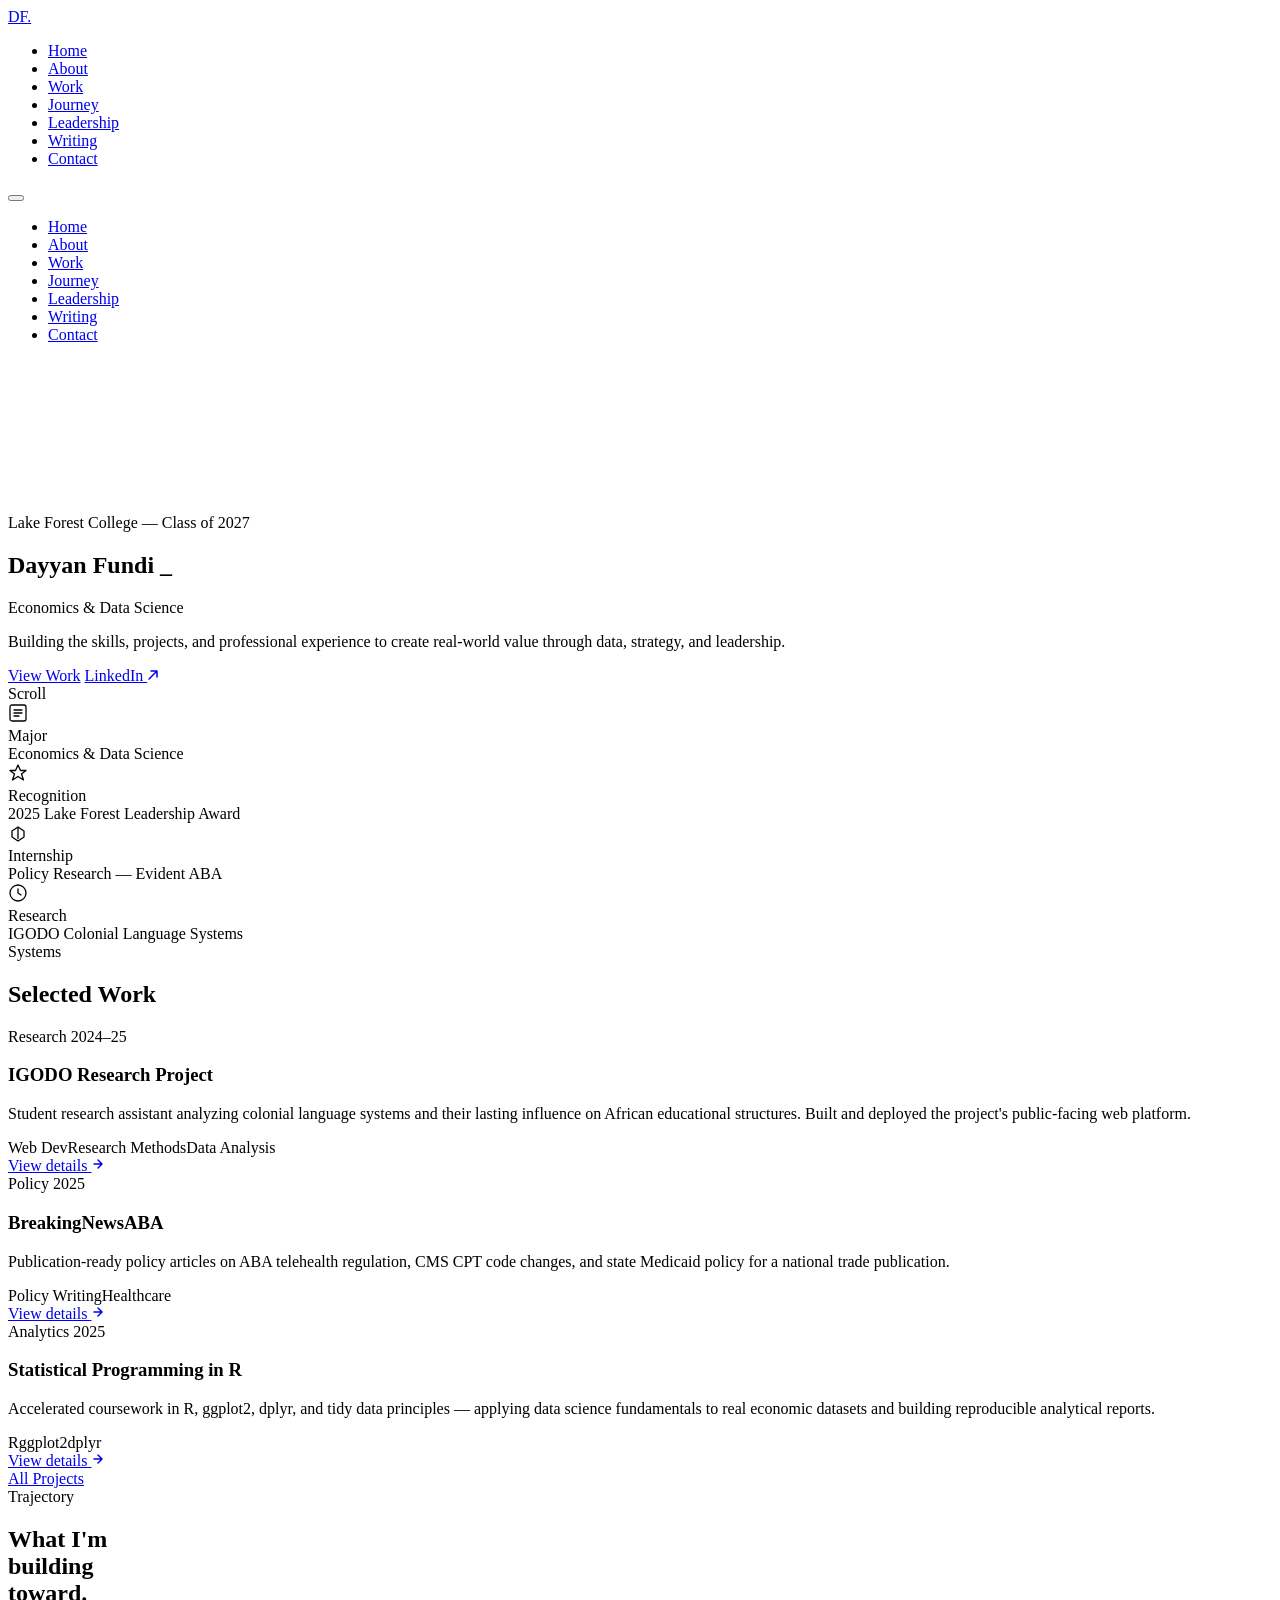
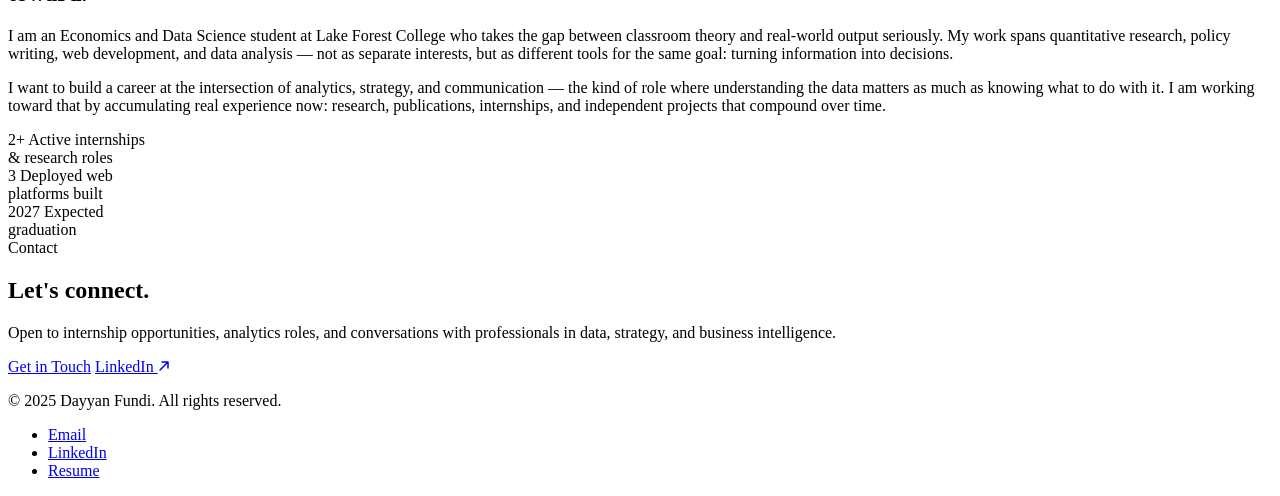
==== index.html @ b6d49173 "Add files via upload" ====
<!DOCTYPE html>
<html lang="en">
<head>
  <meta charset="UTF-8">
  <meta name="viewport" content="width=device-width, initial-scale=1.0">
  <title>Dayyan Fundi — Economics &amp; Data Science</title>
  <meta name="description" content="Economics and Data Science student at Lake Forest College. Building the skills, projects, and professional experience to create value through data, strategy, and leadership.">
  <link rel="stylesheet" href="assets/css/global.css">
  <link rel="stylesheet" href="assets/css/home.css">
</head>
<body>

  <!-- ─── NAVIGATION ──────────────────────────────────────────────────────── -->
  <header class="nav" role="banner">
    <div class="container">
      <div class="nav__inner">
        <a href="index.html" class="nav__logo">DF<span>.</span></a>
        <nav aria-label="Primary navigation">
          <ul class="nav__links">
            <li><a href="index.html">Home</a></li>
            <li><a href="about.html">About</a></li>
            <li><a href="work.html">Work</a></li>
            <li><a href="journey.html">Journey</a></li>
            <li><a href="leadership.html">Leadership</a></li>
            <li><a href="writing.html">Writing</a></li>
            <li><a href="contact.html">Contact</a></li>
          </ul>
        </nav>
        <button class="nav__toggle" aria-label="Toggle navigation" aria-expanded="false">
          <span></span><span></span><span></span>
        </button>
      </div>
    </div>
  </header>

  <!-- Mobile menu -->
  <div class="nav__mobile" role="dialog" aria-label="Mobile navigation">
    <ul>
      <li><a href="index.html">Home</a></li>
      <li><a href="about.html">About</a></li>
      <li><a href="work.html">Work</a></li>
      <li><a href="journey.html">Journey</a></li>
      <li><a href="leadership.html">Leadership</a></li>
      <li><a href="writing.html">Writing</a></li>
      <li><a href="contact.html">Contact</a></li>
    </ul>
  </div>

  <main>

    <!-- ─── HERO ─────────────────────────────────────────────────────────── -->
    <section class="hero" aria-label="Introduction">
      <canvas id="starfield" class="hero__canvas" aria-hidden="true"></canvas>

      <div class="container hero__container">
        <div class="hero__content">

          <div class="hero__eyebrow reveal">
            <span class="hero__status-dot" aria-hidden="true"></span>
            Lake Forest College — Class of 2027
          </div>

          <h1 class="hero__headline reveal reveal-delay-1">
            <span class="hero__line">Dayyan</span>
            <span class="hero__line hero__line--accent">Fundi</span>
            <span class="hero__cursor" aria-hidden="true">_</span>
          </h1>

          <p class="hero__role reveal reveal-delay-2">
            Economics &amp; Data Science
          </p>

          <p class="hero__subhead reveal reveal-delay-2">
            Building the skills, projects, and professional experience
            to create real-world value through data, strategy, and leadership.
          </p>

          <div class="hero__ctas reveal reveal-delay-3">
            <a href="work.html" class="btn btn-primary">View Work</a>
            <a href="https://linkedin.com/in/dayyanfundi" target="_blank" rel="noopener" class="btn btn-outline">
              LinkedIn
              <svg width="12" height="12" viewBox="0 0 12 12" fill="none" aria-hidden="true">
                <path d="M2 10L10 2M10 2H4M10 2V8" stroke="currentColor" stroke-width="1.5" stroke-linecap="round" stroke-linejoin="round"/>
              </svg>
            </a>
          </div>

        </div>

        <div class="hero__scroll-hint reveal reveal-delay-3" aria-hidden="true">
          <span>Scroll</span>
          <div class="hero__scroll-line"></div>
        </div>
      </div>

      <!-- Red scan-line overlay decoration -->
      <div class="hero__scan" aria-hidden="true"></div>
    </section>

    <!-- ─── PROOF STRIP ───────────────────────────────────────────────────── -->
    <section class="proof section-sm" aria-label="Key highlights">
      <div class="container">
        <div class="proof__grid">

          <div class="proof__item reveal">
            <span class="proof__icon" aria-hidden="true">
              <svg width="20" height="20" viewBox="0 0 20 20" fill="none">
                <rect x="2" y="2" width="16" height="16" rx="2" stroke="currentColor" stroke-width="1.3"/>
                <path d="M6 10h8M6 7h8M6 13h5" stroke="currentColor" stroke-width="1.3" stroke-linecap="round"/>
              </svg>
            </span>
            <div>
              <div class="proof__label">Major</div>
              <div class="proof__value">Economics &amp; Data Science</div>
            </div>
          </div>

          <div class="proof__divider" aria-hidden="true"></div>

          <div class="proof__item reveal reveal-delay-1">
            <span class="proof__icon" aria-hidden="true">
              <svg width="20" height="20" viewBox="0 0 20 20" fill="none">
                <path d="M10 2L12.5 7.5H18L13.5 11L15.5 17L10 13.5L4.5 17L6.5 11L2 7.5H7.5L10 2Z" stroke="currentColor" stroke-width="1.3" stroke-linejoin="round"/>
              </svg>
            </span>
            <div>
              <div class="proof__label">Recognition</div>
              <div class="proof__value">2025 Lake Forest Leadership Award</div>
            </div>
          </div>

          <div class="proof__divider" aria-hidden="true"></div>

          <div class="proof__item reveal reveal-delay-2">
            <span class="proof__icon" aria-hidden="true">
              <svg width="20" height="20" viewBox="0 0 20 20" fill="none">
                <path d="M4 14V8l6-4 6 4v6l-6 4-6-4Z" stroke="currentColor" stroke-width="1.3" stroke-linejoin="round"/>
                <path d="M10 4v12" stroke="currentColor" stroke-width="1.3"/>
              </svg>
            </span>
            <div>
              <div class="proof__label">Internship</div>
              <div class="proof__value">Policy Research — Evident ABA</div>
            </div>
          </div>

          <div class="proof__divider" aria-hidden="true"></div>

          <div class="proof__item reveal reveal-delay-3">
            <span class="proof__icon" aria-hidden="true">
              <svg width="20" height="20" viewBox="0 0 20 20" fill="none">
                <circle cx="10" cy="10" r="8" stroke="currentColor" stroke-width="1.3"/>
                <path d="M10 6v4l3 2" stroke="currentColor" stroke-width="1.3" stroke-linecap="round"/>
              </svg>
            </span>
            <div>
              <div class="proof__label">Research</div>
              <div class="proof__value">IGODO Colonial Language Systems</div>
            </div>
          </div>

        </div>
      </div>
    </section>

    <div class="divider"></div>

    <!-- ─── FEATURED WORK ─────────────────────────────────────────────────── -->
    <section class="section featured" aria-labelledby="work-heading">
      <div class="container">
        <div class="section__header reveal">
          <div class="section__eyebrow">Systems</div>
          <h2 class="section__title" id="work-heading">Selected Work</h2>
        </div>

        <div class="featured__grid">

          <!-- Card 1 — Featured, large -->
          <article class="card card--featured featured__card featured__card--main reveal">
            <div class="featured__card-meta">
              <span class="featured__tag">Research</span>
              <span class="featured__year">2024–25</span>
            </div>
            <h3 class="featured__card-title">IGODO Research Project</h3>
            <p class="featured__card-desc">
              Student research assistant analyzing colonial language systems and
              their lasting influence on African educational structures. Built
              and deployed the project's public-facing web platform.
            </p>
            <div class="featured__card-tools">
              <span>Web Dev</span><span>Research Methods</span><span>Data Analysis</span>
            </div>
            <a href="work.html" class="featured__card-link">
              View details
              <svg width="14" height="14" viewBox="0 0 14 14" fill="none" aria-hidden="true">
                <path d="M3 7h8M7 3l4 4-4 4" stroke="currentColor" stroke-width="1.5" stroke-linecap="round" stroke-linejoin="round"/>
              </svg>
            </a>
          </article>

          <!-- Card 2 -->
          <article class="card featured__card featured__card--sm reveal reveal-delay-1">
            <div class="featured__card-meta">
              <span class="featured__tag">Policy</span>
              <span class="featured__year">2025</span>
            </div>
            <h3 class="featured__card-title">BreakingNewsABA</h3>
            <p class="featured__card-desc">
              Publication-ready policy articles on ABA telehealth regulation,
              CMS CPT code changes, and state Medicaid policy for a national
              trade publication.
            </p>
            <div class="featured__card-tools">
              <span>Policy Writing</span><span>Healthcare</span>
            </div>
            <a href="work.html" class="featured__card-link">
              View details
              <svg width="14" height="14" viewBox="0 0 14 14" fill="none" aria-hidden="true">
                <path d="M3 7h8M7 3l4 4-4 4" stroke="currentColor" stroke-width="1.5" stroke-linecap="round" stroke-linejoin="round"/>
              </svg>
            </a>
          </article>

          <!-- Card 3 -->
          <article class="card featured__card featured__card--sm reveal reveal-delay-2">
            <div class="featured__card-meta">
              <span class="featured__tag">Analytics</span>
              <span class="featured__year">2025</span>
            </div>
            <h3 class="featured__card-title">Statistical Programming in R</h3>
            <p class="featured__card-desc">
              Accelerated coursework in R, ggplot2, dplyr, and tidy data
              principles — applying data science fundamentals to real economic
              datasets and building reproducible analytical reports.
            </p>
            <div class="featured__card-tools">
              <span>R</span><span>ggplot2</span><span>dplyr</span>
            </div>
            <a href="work.html" class="featured__card-link">
              View details
              <svg width="14" height="14" viewBox="0 0 14 14" fill="none" aria-hidden="true">
                <path d="M3 7h8M7 3l4 4-4 4" stroke="currentColor" stroke-width="1.5" stroke-linecap="round" stroke-linejoin="round"/>
              </svg>
            </a>
          </article>

        </div>

        <div class="featured__footer reveal">
          <a href="work.html" class="btn btn-outline">All Projects</a>
        </div>
      </div>
    </section>

    <div class="divider"></div>

    <!-- ─── NARRATIVE BLOCK ───────────────────────────────────────────────── -->
    <section class="section narrative" aria-labelledby="narrative-heading">
      <div class="container">
        <div class="narrative__grid">

          <div class="narrative__left reveal">
            <div class="section__eyebrow">Trajectory</div>
            <h2 class="section__title" id="narrative-heading">What I'm<br>building<br>toward.</h2>
          </div>

          <div class="narrative__right">
            <p class="narrative__body reveal">
              I am an Economics and Data Science student at Lake Forest College who
              takes the gap between classroom theory and real-world output seriously.
              My work spans quantitative research, policy writing, web development,
              and data analysis — not as separate interests, but as different tools
              for the same goal: turning information into decisions.
            </p>

            <p class="narrative__body reveal reveal-delay-1">
              I want to build a career at the intersection of analytics, strategy,
              and communication — the kind of role where understanding the data
              matters as much as knowing what to do with it. I am working toward
              that by accumulating real experience now: research, publications,
              internships, and independent projects that compound over time.
            </p>

            <div class="narrative__stats reveal reveal-delay-2">
              <div class="narrative__stat">
                <span class="narrative__stat-n">2+</span>
                <span class="narrative__stat-l">Active internships<br>&amp; research roles</span>
              </div>
              <div class="narrative__stat">
                <span class="narrative__stat-n">3</span>
                <span class="narrative__stat-l">Deployed web<br>platforms built</span>
              </div>
              <div class="narrative__stat">
                <span class="narrative__stat-n">2027</span>
                <span class="narrative__stat-l">Expected<br>graduation</span>
              </div>
            </div>
          </div>

        </div>
      </div>
    </section>

    <div class="divider"></div>

    <!-- ─── CLOSING CTA ────────────────────────────────────────────────────── -->
    <section class="section-sm cta" aria-label="Contact call to action">
      <div class="container">
        <div class="cta__inner reveal">
          <div class="cta__eyebrow t-label">Contact</div>
          <h2 class="cta__heading">Let's connect.</h2>
          <p class="cta__sub">
            Open to internship opportunities, analytics roles, and conversations
            with professionals in data, strategy, and business intelligence.
          </p>
          <div class="cta__buttons">
            <a href="contact.html" class="btn btn-primary">Get in Touch</a>
            <a href="https://linkedin.com/in/dayyanfundi" target="_blank" rel="noopener" class="btn btn-outline">
              LinkedIn
              <svg width="12" height="12" viewBox="0 0 12 12" fill="none" aria-hidden="true">
                <path d="M2 10L10 2M10 2H4M10 2V8" stroke="currentColor" stroke-width="1.5" stroke-linecap="round" stroke-linejoin="round"/>
              </svg>
            </a>
          </div>
        </div>
      </div>
    </section>

  </main>

  <!-- ─── FOOTER ─────────────────────────────────────────────────────────── -->
  <footer class="footer" role="contentinfo">
    <div class="container">
      <div class="footer__inner">
        <p class="footer__copy">&copy; 2025 Dayyan Fundi. All rights reserved.</p>
        <ul class="footer__links">
          <li><a href="mailto:dfundi@lakeforest.edu">Email</a></li>
          <li><a href="https://linkedin.com/in/dayyanfundi" target="_blank" rel="noopener">LinkedIn</a></li>
          <li><a href="contact.html">Resume</a></li>
        </ul>
      </div>
    </div>
  </footer>

  <script src="assets/js/global.js"></script>
</body>
</html>
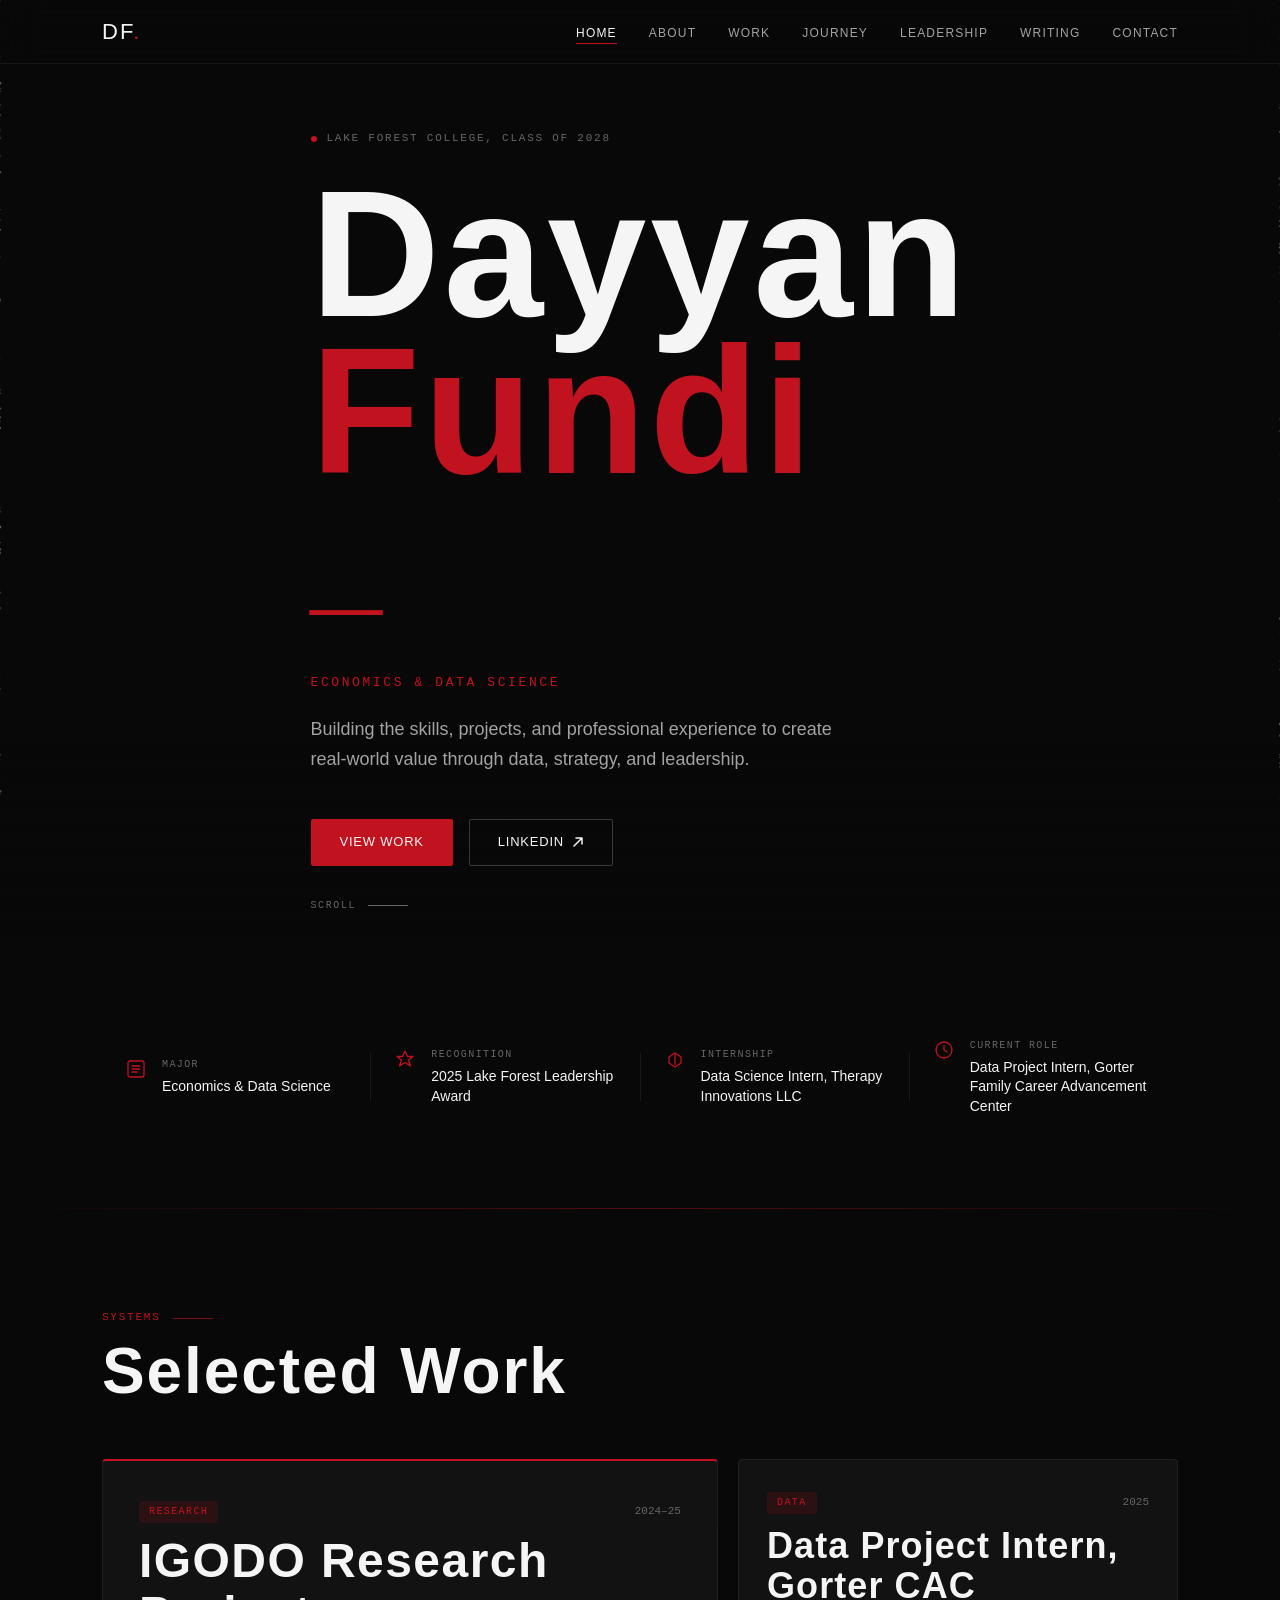
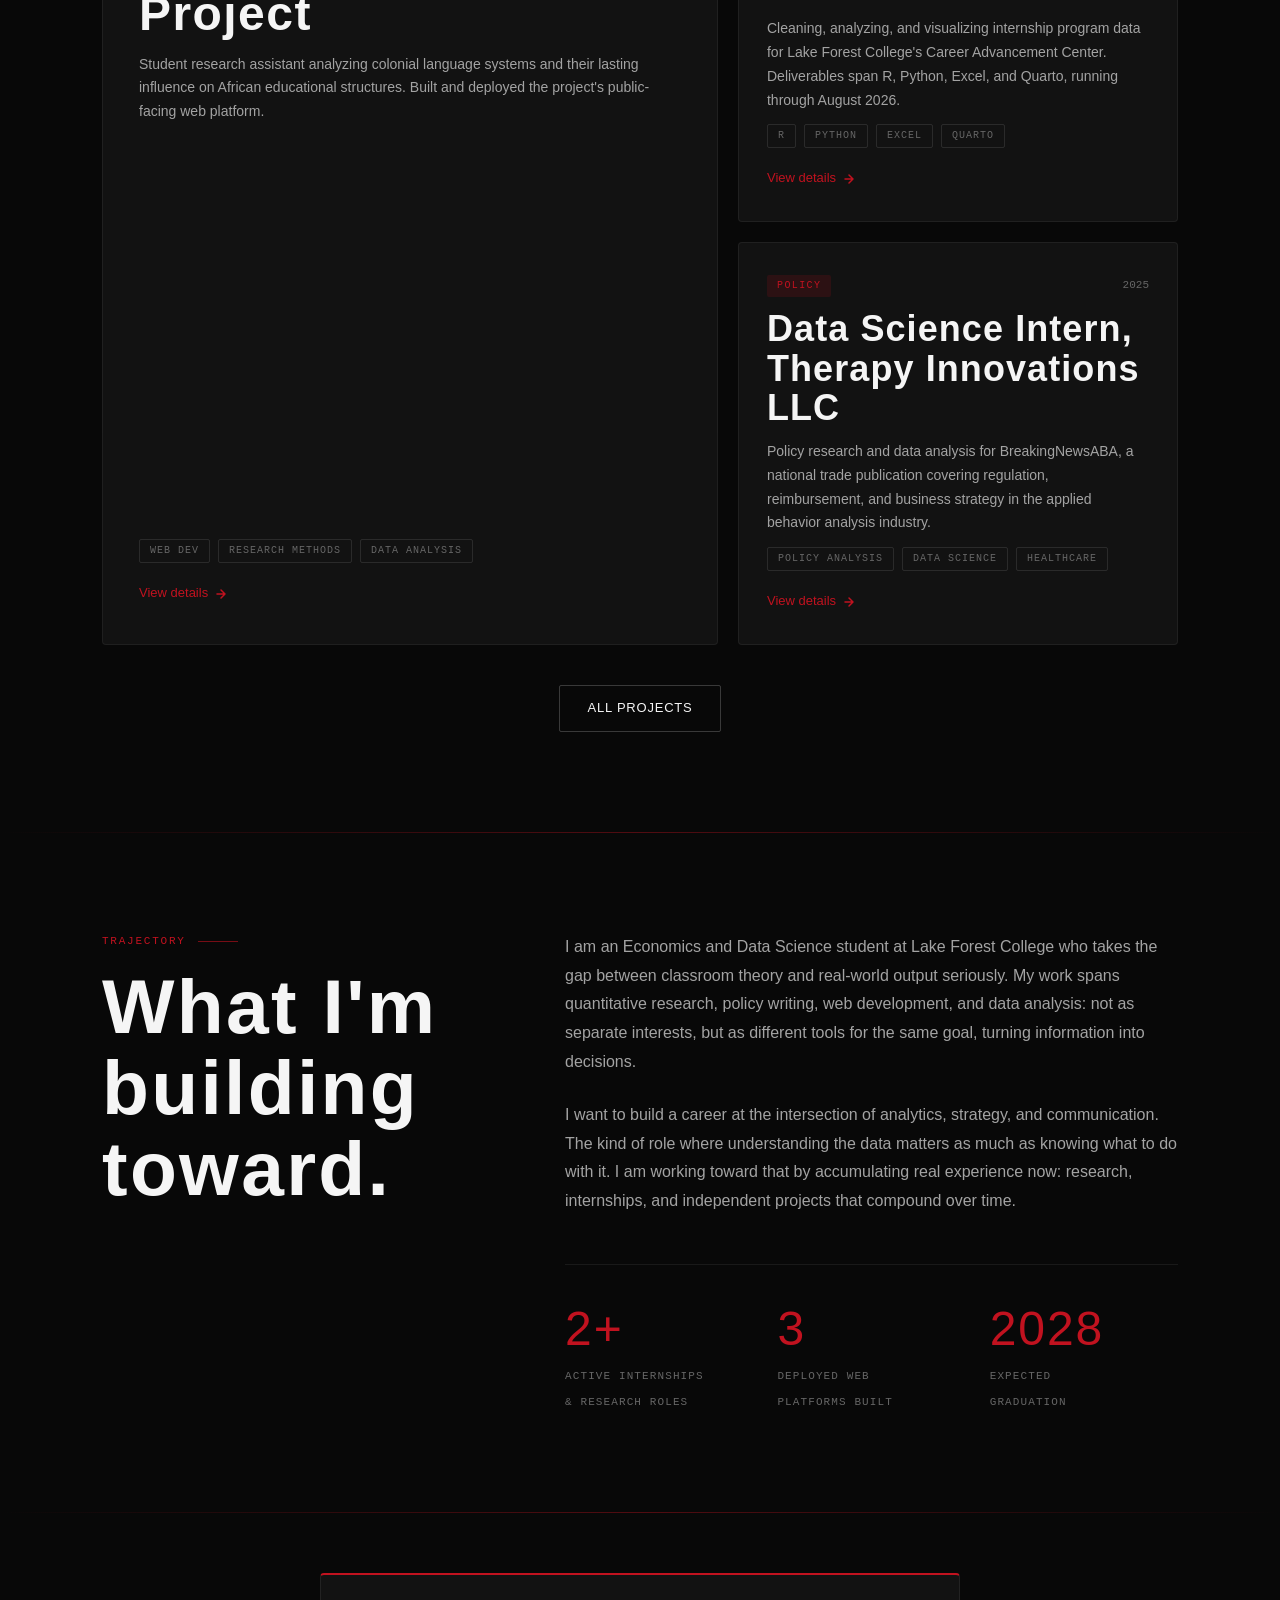
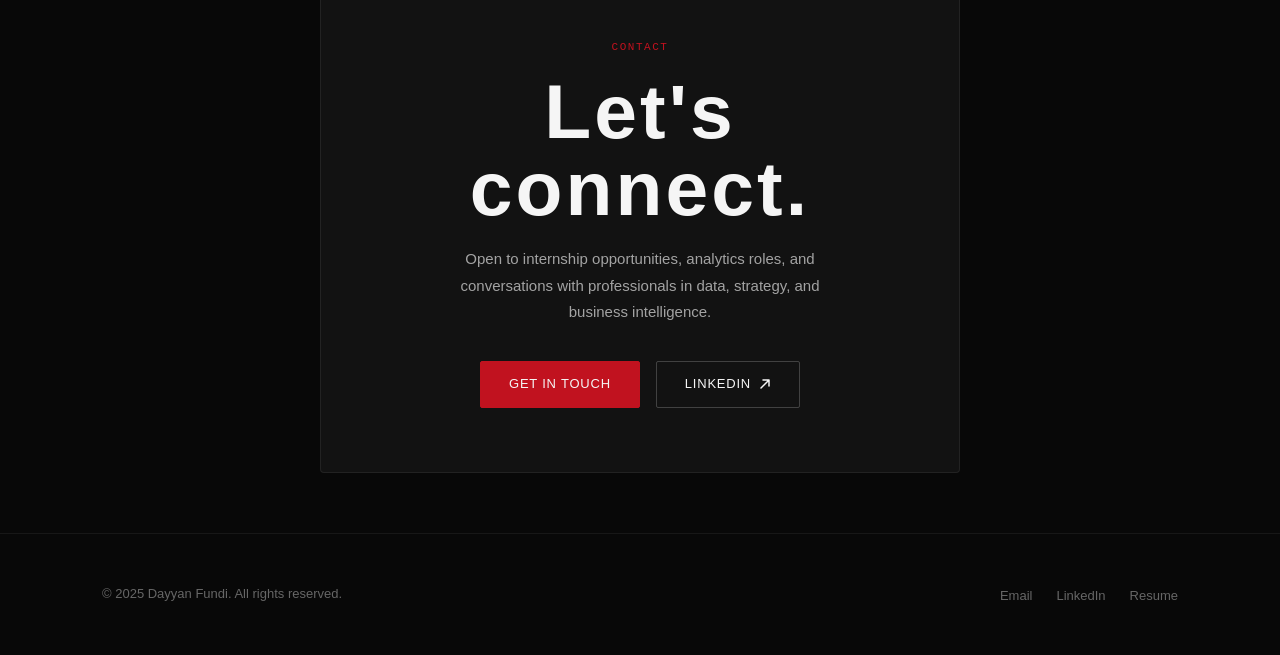
==== commit a501dbd9: "Add files via upload" ====
--- a/index.html
+++ b/index.html
@@ -57,7 +57,7 @@
 
           <div class="hero__eyebrow reveal">
             <span class="hero__status-dot" aria-hidden="true"></span>
-            Lake Forest College — Class of 2027
+            Lake Forest College, Class of 2028
           </div>
 
           <h1 class="hero__headline reveal reveal-delay-1">
@@ -77,7 +77,7 @@
 
           <div class="hero__ctas reveal reveal-delay-3">
             <a href="work.html" class="btn btn-primary">View Work</a>
-            <a href="https://linkedin.com/in/dayyanfundi" target="_blank" rel="noopener" class="btn btn-outline">
+            <a href="https://www.linkedin.com/in/dayyan-fundi-93078b273/" target="_blank" rel="noopener" class="btn btn-outline">
               LinkedIn
               <svg width="12" height="12" viewBox="0 0 12 12" fill="none" aria-hidden="true">
                 <path d="M2 10L10 2M10 2H4M10 2V8" stroke="currentColor" stroke-width="1.5" stroke-linecap="round" stroke-linejoin="round"/>
@@ -140,7 +140,7 @@
             </span>
             <div>
               <div class="proof__label">Internship</div>
-              <div class="proof__value">Policy Research — Evident ABA</div>
+              <div class="proof__value">Data Science Intern, Therapy Innovations LLC</div>
             </div>
           </div>
 
@@ -154,8 +154,8 @@
               </svg>
             </span>
             <div>
-              <div class="proof__label">Research</div>
-              <div class="proof__value">IGODO Colonial Language Systems</div>
+              <div class="proof__label">Current Role</div>
+              <div class="proof__value">Data Project Intern, Gorter Family Career Advancement Center</div>
             </div>
           </div>
 
@@ -175,7 +175,7 @@
 
         <div class="featured__grid">
 
-          <!-- Card 1 — Featured, large -->
+          <!-- Card 1 : Featured, large -->
           <article class="card card--featured featured__card featured__card--main reveal">
             <div class="featured__card-meta">
               <span class="featured__tag">Research</span>
@@ -201,17 +201,17 @@
           <!-- Card 2 -->
           <article class="card featured__card featured__card--sm reveal reveal-delay-1">
             <div class="featured__card-meta">
-              <span class="featured__tag">Policy</span>
+              <span class="featured__tag">Data</span>
               <span class="featured__year">2025</span>
             </div>
-            <h3 class="featured__card-title">BreakingNewsABA</h3>
+            <h3 class="featured__card-title">Data Project Intern, Gorter CAC</h3>
             <p class="featured__card-desc">
-              Publication-ready policy articles on ABA telehealth regulation,
-              CMS CPT code changes, and state Medicaid policy for a national
-              trade publication.
+              Cleaning, analyzing, and visualizing internship program data for
+              Lake Forest College's Career Advancement Center. Deliverables span
+              R, Python, Excel, and Quarto, running through August 2026.
             </p>
             <div class="featured__card-tools">
-              <span>Policy Writing</span><span>Healthcare</span>
+              <span>R</span><span>Python</span><span>Excel</span><span>Quarto</span>
             </div>
             <a href="work.html" class="featured__card-link">
               View details
@@ -224,17 +224,17 @@
           <!-- Card 3 -->
           <article class="card featured__card featured__card--sm reveal reveal-delay-2">
             <div class="featured__card-meta">
-              <span class="featured__tag">Analytics</span>
+              <span class="featured__tag">Policy</span>
               <span class="featured__year">2025</span>
             </div>
-            <h3 class="featured__card-title">Statistical Programming in R</h3>
+            <h3 class="featured__card-title">Data Science Intern, Therapy Innovations LLC</h3>
             <p class="featured__card-desc">
-              Accelerated coursework in R, ggplot2, dplyr, and tidy data
-              principles — applying data science fundamentals to real economic
-              datasets and building reproducible analytical reports.
+              Policy research and data analysis for BreakingNewsABA, a national
+              trade publication covering regulation, reimbursement, and business
+              strategy in the applied behavior analysis industry.
             </p>
             <div class="featured__card-tools">
-              <span>R</span><span>ggplot2</span><span>dplyr</span>
+              <span>Policy Analysis</span><span>Data Science</span><span>Healthcare</span>
             </div>
             <a href="work.html" class="featured__card-link">
               View details
@@ -269,16 +269,16 @@
               I am an Economics and Data Science student at Lake Forest College who
               takes the gap between classroom theory and real-world output seriously.
               My work spans quantitative research, policy writing, web development,
-              and data analysis — not as separate interests, but as different tools
-              for the same goal: turning information into decisions.
+              and data analysis: not as separate interests, but as different tools
+              for the same goal, turning information into decisions.
             </p>
 
             <p class="narrative__body reveal reveal-delay-1">
               I want to build a career at the intersection of analytics, strategy,
-              and communication — the kind of role where understanding the data
+              and communication. The kind of role where understanding the data
               matters as much as knowing what to do with it. I am working toward
-              that by accumulating real experience now: research, publications,
-              internships, and independent projects that compound over time.
+              that by accumulating real experience now: research, internships,
+              and independent projects that compound over time.
             </p>
 
             <div class="narrative__stats reveal reveal-delay-2">
@@ -291,7 +291,7 @@
                 <span class="narrative__stat-l">Deployed web<br>platforms built</span>
               </div>
               <div class="narrative__stat">
-                <span class="narrative__stat-n">2027</span>
+                <span class="narrative__stat-n">2028</span>
                 <span class="narrative__stat-l">Expected<br>graduation</span>
               </div>
             </div>
@@ -315,7 +315,7 @@
           </p>
           <div class="cta__buttons">
             <a href="contact.html" class="btn btn-primary">Get in Touch</a>
-            <a href="https://linkedin.com/in/dayyanfundi" target="_blank" rel="noopener" class="btn btn-outline">
+            <a href="https://www.linkedin.com/in/dayyan-fundi-93078b273/" target="_blank" rel="noopener" class="btn btn-outline">
               LinkedIn
               <svg width="12" height="12" viewBox="0 0 12 12" fill="none" aria-hidden="true">
                 <path d="M2 10L10 2M10 2H4M10 2V8" stroke="currentColor" stroke-width="1.5" stroke-linecap="round" stroke-linejoin="round"/>
@@ -335,7 +335,7 @@
         <p class="footer__copy">&copy; 2025 Dayyan Fundi. All rights reserved.</p>
         <ul class="footer__links">
           <li><a href="mailto:dfundi@lakeforest.edu">Email</a></li>
-          <li><a href="https://linkedin.com/in/dayyanfundi" target="_blank" rel="noopener">LinkedIn</a></li>
+          <li><a href="https://www.linkedin.com/in/dayyan-fundi-93078b273/" target="_blank" rel="noopener">LinkedIn</a></li>
           <li><a href="contact.html">Resume</a></li>
         </ul>
       </div>
--- a/assets/css/global.css
+++ b/assets/css/global.css
@@ -0,0 +1,347 @@
+/* ─── DAYYAN FUNDI — DESIGN SYSTEM ───────────────────────────────────────── */
+
+@import url('https://fonts.googleapis.com/css2?family=Bebas+Neue&family=Space+Grotesk:wght@300;400;500;600&family=Inter:wght@300;400;500&display=swap');
+
+/* ─── TOKENS ───────────────────────────────────────────────────────────────── */
+:root {
+  --bg:          #080808;
+  --surface:     #121212;
+  --surface-2:   #1A1A1A;
+  --surface-3:   #222222;
+  --text-1:      #F5F5F5;
+  --text-2:      #A3A3A3;
+  --text-3:      #666666;
+  --red:         #C1121F;
+  --red-hot:     #FF3B3B;
+  --red-dim:     rgba(193,18,31,0.15);
+
+  --font-display: 'Bebas Neue', sans-serif;
+  --font-body:    'Space Grotesk', sans-serif;
+  --font-mono:    'Inter', monospace;
+
+  --nav-h:       64px;
+  --max-w:       1140px;
+  --transition:  0.3s cubic-bezier(0.4,0,0.2,1);
+}
+
+/* ─── RESET ────────────────────────────────────────────────────────────────── */
+*, *::before, *::after { box-sizing: border-box; margin: 0; padding: 0; }
+
+html { scroll-behavior: smooth; }
+
+body {
+  background: var(--bg);
+  color: var(--text-1);
+  font-family: var(--font-body);
+  font-size: 16px;
+  line-height: 1.6;
+  -webkit-font-smoothing: antialiased;
+  overflow-x: hidden;
+}
+
+img, video { display: block; max-width: 100%; }
+a { text-decoration: none; color: inherit; }
+button { cursor: pointer; border: none; background: none; font-family: inherit; }
+
+/* ─── TYPOGRAPHY SCALE ─────────────────────────────────────────────────────── */
+.t-display {
+  font-family: var(--font-display);
+  letter-spacing: 0.04em;
+  line-height: 0.95;
+}
+
+.t-label {
+  font-family: var(--font-mono);
+  font-size: 11px;
+  font-weight: 400;
+  letter-spacing: 0.14em;
+  text-transform: uppercase;
+  color: var(--red);
+}
+
+.t-body {
+  font-size: 15px;
+  font-weight: 400;
+  color: var(--text-2);
+  line-height: 1.75;
+}
+
+.t-muted { color: var(--text-2); }
+.t-red   { color: var(--red); }
+
+/* ─── LAYOUT ───────────────────────────────────────────────────────────────── */
+.container {
+  max-width: var(--max-w);
+  margin: 0 auto;
+  padding: 0 32px;
+}
+
+@media (max-width: 768px) {
+  .container { padding: 0 20px; }
+}
+
+/* ─── NAVIGATION ───────────────────────────────────────────────────────────── */
+.nav {
+  position: fixed;
+  top: 0; left: 0; right: 0;
+  height: var(--nav-h);
+  z-index: 100;
+  backdrop-filter: blur(20px);
+  -webkit-backdrop-filter: blur(20px);
+  background: rgba(8,8,8,0.75);
+  border-bottom: 0.5px solid rgba(255,255,255,0.06);
+  transition: background var(--transition);
+}
+
+.nav__inner {
+  height: var(--nav-h);
+  display: flex;
+  align-items: center;
+  justify-content: space-between;
+}
+
+.nav__logo {
+  font-family: var(--font-display);
+  font-size: 22px;
+  letter-spacing: 0.1em;
+  color: var(--text-1);
+  transition: color var(--transition);
+}
+.nav__logo span { color: var(--red); }
+.nav__logo:hover { color: var(--text-2); }
+
+.nav__links {
+  display: flex;
+  align-items: center;
+  gap: 32px;
+  list-style: none;
+}
+
+.nav__links a {
+  font-size: 12px;
+  font-weight: 500;
+  letter-spacing: 0.1em;
+  text-transform: uppercase;
+  color: var(--text-2);
+  position: relative;
+  padding-bottom: 4px;
+  transition: color var(--transition);
+}
+
+.nav__links a::after {
+  content: '';
+  position: absolute;
+  bottom: 0; left: 0;
+  width: 0; height: 1.5px;
+  background: var(--red);
+  transition: width var(--transition);
+}
+
+.nav__links a:hover,
+.nav__links a.active { color: var(--text-1); }
+.nav__links a:hover::after,
+.nav__links a.active::after { width: 100%; }
+
+/* Mobile hamburger */
+.nav__toggle {
+  display: none;
+  flex-direction: column;
+  gap: 5px;
+  width: 24px;
+}
+.nav__toggle span {
+  display: block;
+  height: 1.5px;
+  background: var(--text-1);
+  transition: var(--transition);
+}
+
+.nav__mobile {
+  display: none;
+  position: fixed;
+  top: var(--nav-h);
+  left: 0; right: 0;
+  background: rgba(8,8,8,0.97);
+  backdrop-filter: blur(24px);
+  padding: 32px 20px;
+  border-bottom: 0.5px solid rgba(255,255,255,0.06);
+}
+.nav__mobile.open { display: block; }
+.nav__mobile ul {
+  list-style: none;
+  display: flex;
+  flex-direction: column;
+  gap: 4px;
+}
+.nav__mobile ul a {
+  display: block;
+  font-size: 24px;
+  font-family: var(--font-display);
+  letter-spacing: 0.06em;
+  color: var(--text-2);
+  padding: 10px 0;
+  border-bottom: 0.5px solid rgba(255,255,255,0.05);
+  transition: color var(--transition);
+}
+.nav__mobile ul a:hover { color: var(--red); }
+
+@media (max-width: 860px) {
+  .nav__links { display: none; }
+  .nav__toggle { display: flex; }
+}
+
+/* ─── BUTTONS ──────────────────────────────────────────────────────────────── */
+.btn {
+  display: inline-flex;
+  align-items: center;
+  gap: 8px;
+  padding: 12px 28px;
+  font-family: var(--font-body);
+  font-size: 13px;
+  font-weight: 500;
+  letter-spacing: 0.06em;
+  text-transform: uppercase;
+  border-radius: 2px;
+  transition: var(--transition);
+  position: relative;
+  overflow: hidden;
+}
+
+.btn-primary {
+  background: var(--red);
+  color: var(--text-1);
+  border: 1.5px solid var(--red);
+}
+.btn-primary:hover {
+  background: transparent;
+  color: var(--red);
+  box-shadow: 0 0 20px rgba(193,18,31,0.25);
+}
+
+.btn-outline {
+  background: transparent;
+  color: var(--text-1);
+  border: 1px solid rgba(255,255,255,0.2);
+}
+.btn-outline:hover {
+  border-color: var(--red);
+  color: var(--red);
+}
+
+/* ─── SECTION ANATOMY ──────────────────────────────────────────────────────── */
+.section {
+  padding: 100px 0;
+}
+.section-sm {
+  padding: 60px 0;
+}
+
+.section__header {
+  margin-bottom: 56px;
+}
+
+.section__eyebrow {
+  font-family: var(--font-mono);
+  font-size: 11px;
+  font-weight: 400;
+  letter-spacing: 0.16em;
+  text-transform: uppercase;
+  color: var(--red);
+  margin-bottom: 12px;
+  display: flex;
+  align-items: center;
+  gap: 12px;
+}
+.section__eyebrow::after {
+  content: '';
+  display: block;
+  height: 1px;
+  width: 40px;
+  background: var(--red);
+  opacity: 0.6;
+}
+
+.section__title {
+  font-family: var(--font-display);
+  font-size: clamp(42px, 5vw, 64px);
+  letter-spacing: 0.03em;
+  color: var(--text-1);
+  line-height: 1;
+}
+
+/* ─── DIVIDER ──────────────────────────────────────────────────────────────── */
+.divider {
+  width: 100%;
+  height: 1px;
+  background: linear-gradient(90deg, transparent, rgba(193,18,31,0.4), transparent);
+}
+
+/* ─── CARDS ────────────────────────────────────────────────────────────────── */
+.card {
+  background: var(--surface);
+  border: 0.5px solid rgba(255,255,255,0.06);
+  border-radius: 4px;
+  transition: var(--transition);
+  overflow: hidden;
+}
+.card:hover {
+  border-color: rgba(193,18,31,0.3);
+  background: var(--surface-2);
+  transform: translateY(-4px);
+  box-shadow: 0 12px 40px rgba(0,0,0,0.4), 0 0 0 0.5px rgba(193,18,31,0.1);
+}
+.card--featured {
+  border-top: 2px solid var(--red);
+}
+
+/* ─── SCROLL REVEAL ────────────────────────────────────────────────────────── */
+.reveal {
+  opacity: 0;
+  transform: translateY(28px);
+  transition: opacity 0.7s cubic-bezier(0.4,0,0.2,1),
+              transform 0.7s cubic-bezier(0.4,0,0.2,1);
+}
+.reveal.visible {
+  opacity: 1;
+  transform: none;
+}
+.reveal-delay-1 { transition-delay: 0.1s; }
+.reveal-delay-2 { transition-delay: 0.2s; }
+.reveal-delay-3 { transition-delay: 0.3s; }
+
+/* ─── FOOTER ───────────────────────────────────────────────────────────────── */
+.footer {
+  padding: 48px 0;
+  border-top: 0.5px solid rgba(255,255,255,0.06);
+}
+.footer__inner {
+  display: flex;
+  align-items: center;
+  justify-content: space-between;
+  gap: 24px;
+  flex-wrap: wrap;
+}
+.footer__copy {
+  font-size: 13px;
+  color: var(--text-3);
+}
+.footer__links {
+  display: flex;
+  gap: 24px;
+  list-style: none;
+}
+.footer__links a {
+  font-size: 13px;
+  color: var(--text-3);
+  transition: color var(--transition);
+}
+.footer__links a:hover { color: var(--red); }
+
+/* ─── SCROLLBAR ────────────────────────────────────────────────────────────── */
+::-webkit-scrollbar { width: 5px; }
+::-webkit-scrollbar-track { background: var(--bg); }
+::-webkit-scrollbar-thumb { background: var(--surface-3); border-radius: 2px; }
+::-webkit-scrollbar-thumb:hover { background: var(--red); }
+
+/* ─── SELECTION ────────────────────────────────────────────────────────────── */
+::selection { background: rgba(193,18,31,0.25); color: var(--text-1); }
--- a/assets/css/home.css
+++ b/assets/css/home.css
@@ -0,0 +1,453 @@
+/* ─── HOME PAGE STYLES ──────────────────────────────────────────────────────── */
+
+/* ─── HERO ──────────────────────────────────────────────────────────────────── */
+.hero {
+  position: relative;
+  min-height: 100vh;
+  display: flex;
+  align-items: center;
+  overflow: hidden;
+  padding-top: var(--nav-h);
+}
+
+.hero__canvas {
+  position: absolute;
+  inset: 0;
+  width: 100%;
+  height: 100%;
+  pointer-events: none;
+  opacity: 0.55;
+}
+
+/* Subtle gradient vignette at bottom */
+.hero::after {
+  content: '';
+  position: absolute;
+  bottom: 0; left: 0; right: 0;
+  height: 200px;
+  background: linear-gradient(to top, var(--bg), transparent);
+  pointer-events: none;
+}
+
+.hero__container {
+  position: relative;
+  z-index: 2;
+  padding-top: 60px;
+  padding-bottom: 80px;
+}
+
+.hero__content {
+  max-width: 820px;
+}
+
+.hero__eyebrow {
+  display: inline-flex;
+  align-items: center;
+  gap: 10px;
+  font-family: var(--font-mono);
+  font-size: 11px;
+  font-weight: 400;
+  letter-spacing: 0.16em;
+  text-transform: uppercase;
+  color: var(--text-3);
+  margin-bottom: 28px;
+}
+
+.hero__status-dot {
+  width: 6px;
+  height: 6px;
+  border-radius: 50%;
+  background: var(--red);
+  animation: pulse 2.5s ease-in-out infinite;
+  flex-shrink: 0;
+}
+
+@keyframes pulse {
+  0%, 100% { opacity: 1; box-shadow: 0 0 0 0 rgba(193,18,31,0.4); }
+  50% { opacity: 0.8; box-shadow: 0 0 0 6px rgba(193,18,31,0); }
+}
+
+.hero__headline {
+  font-family: var(--font-display);
+  font-size: clamp(80px, 14vw, 180px);
+  line-height: 0.88;
+  letter-spacing: 0.02em;
+  display: block;
+  margin-bottom: 24px;
+}
+
+.hero__line {
+  display: block;
+}
+
+.hero__line--accent {
+  color: var(--red);
+  -webkit-text-stroke: 0px;
+}
+
+.hero__cursor {
+  display: inline-block;
+  color: var(--red);
+  font-size: clamp(60px, 10vw, 130px);
+  line-height: 1;
+  vertical-align: top;
+  opacity: 1;
+  transition: opacity 0.1s;
+}
+
+.hero__role {
+  font-family: var(--font-mono);
+  font-size: 13px;
+  font-weight: 400;
+  letter-spacing: 0.2em;
+  text-transform: uppercase;
+  color: var(--red);
+  margin-bottom: 20px;
+}
+
+.hero__subhead {
+  font-size: clamp(15px, 2.5vw, 18px);
+  font-weight: 300;
+  color: var(--text-2);
+  line-height: 1.7;
+  max-width: 540px;
+  margin-bottom: 44px;
+}
+
+.hero__ctas {
+  display: flex;
+  align-items: center;
+  gap: 16px;
+  flex-wrap: wrap;
+}
+
+.hero__scroll-hint {
+  position: absolute;
+  bottom: 32px;
+  left: 32px;
+  display: flex;
+  align-items: center;
+  gap: 12px;
+  font-family: var(--font-mono);
+  font-size: 10px;
+  letter-spacing: 0.16em;
+  text-transform: uppercase;
+  color: var(--text-3);
+}
+
+.hero__scroll-line {
+  width: 40px;
+  height: 1px;
+  background: var(--text-3);
+  position: relative;
+  overflow: hidden;
+}
+.hero__scroll-line::after {
+  content: '';
+  position: absolute;
+  top: 0; left: -100%;
+  width: 100%; height: 100%;
+  background: var(--red);
+  animation: scan-line 2s ease-in-out infinite;
+}
+
+@keyframes scan-line {
+  0% { left: -100%; }
+  50% { left: 0%; }
+  100% { left: 100%; }
+}
+
+/* Red scan decoration */
+.hero__scan {
+  position: absolute;
+  top: 0; left: 0; right: 0;
+  height: 1px;
+  background: linear-gradient(90deg, transparent, var(--red), transparent);
+  opacity: 0;
+  animation: hero-scan 4s ease-in-out 0.8s forwards;
+}
+@keyframes hero-scan {
+  0% { opacity: 0; transform: translateY(0); }
+  20% { opacity: 0.6; }
+  80% { opacity: 0.3; }
+  100% { opacity: 0; transform: translateY(100vh); }
+}
+
+/* ─── PROOF STRIP ────────────────────────────────────────────────────────────── */
+.proof__grid {
+  display: grid;
+  grid-template-columns: 1fr auto 1fr auto 1fr auto 1fr;
+  align-items: center;
+  gap: 0;
+  padding: 32px 0;
+}
+
+.proof__item {
+  display: flex;
+  align-items: flex-start;
+  gap: 16px;
+  padding: 0 24px;
+}
+
+.proof__icon {
+  color: var(--red);
+  flex-shrink: 0;
+  margin-top: 2px;
+}
+
+.proof__label {
+  font-family: var(--font-mono);
+  font-size: 10px;
+  letter-spacing: 0.14em;
+  text-transform: uppercase;
+  color: var(--text-3);
+  margin-bottom: 4px;
+}
+
+.proof__value {
+  font-size: 14px;
+  font-weight: 500;
+  color: var(--text-1);
+  line-height: 1.4;
+}
+
+.proof__divider {
+  width: 1px;
+  height: 48px;
+  background: rgba(255,255,255,0.07);
+  flex-shrink: 0;
+}
+
+@media (max-width: 900px) {
+  .proof__grid {
+    grid-template-columns: 1fr 1fr;
+    gap: 24px;
+  }
+  .proof__divider { display: none; }
+  .proof__item { padding: 0; }
+}
+
+@media (max-width: 480px) {
+  .proof__grid { grid-template-columns: 1fr; }
+}
+
+/* ─── FEATURED WORK ─────────────────────────────────────────────────────────── */
+.featured__grid {
+  display: grid;
+  grid-template-columns: 1.4fr 1fr;
+  grid-template-rows: auto auto;
+  gap: 20px;
+}
+
+.featured__card {
+  padding: 32px 28px;
+  display: flex;
+  flex-direction: column;
+  gap: 12px;
+}
+
+.featured__card--main {
+  grid-row: 1 / 3;
+  padding: 40px 36px;
+}
+
+.featured__card--sm {}
+
+.featured__card-meta {
+  display: flex;
+  align-items: center;
+  justify-content: space-between;
+}
+
+.featured__tag {
+  font-family: var(--font-mono);
+  font-size: 10px;
+  letter-spacing: 0.14em;
+  text-transform: uppercase;
+  color: var(--red);
+  background: var(--red-dim);
+  padding: 3px 10px;
+  border-radius: 2px;
+}
+
+.featured__year {
+  font-family: var(--font-mono);
+  font-size: 11px;
+  color: var(--text-3);
+}
+
+.featured__card-title {
+  font-family: var(--font-display);
+  font-size: clamp(24px, 3vw, 36px);
+  letter-spacing: 0.03em;
+  color: var(--text-1);
+  line-height: 1.1;
+}
+
+.featured__card--main .featured__card-title {
+  font-size: clamp(32px, 4vw, 48px);
+}
+
+.featured__card-desc {
+  font-size: 14px;
+  color: var(--text-2);
+  line-height: 1.7;
+  flex-grow: 1;
+}
+
+.featured__card-tools {
+  display: flex;
+  flex-wrap: wrap;
+  gap: 8px;
+  margin-top: auto;
+}
+
+.featured__card-tools span {
+  font-family: var(--font-mono);
+  font-size: 10px;
+  letter-spacing: 0.1em;
+  text-transform: uppercase;
+  color: var(--text-3);
+  border: 0.5px solid rgba(255,255,255,0.1);
+  padding: 3px 10px;
+  border-radius: 2px;
+}
+
+.featured__card-link {
+  display: inline-flex;
+  align-items: center;
+  gap: 6px;
+  font-size: 13px;
+  font-weight: 500;
+  color: var(--red);
+  margin-top: 8px;
+  transition: gap var(--transition);
+}
+.featured__card-link:hover { gap: 10px; }
+
+.featured__footer {
+  margin-top: 40px;
+  display: flex;
+  justify-content: center;
+}
+
+@media (max-width: 768px) {
+  .featured__grid {
+    grid-template-columns: 1fr;
+    grid-template-rows: auto;
+  }
+  .featured__card--main { grid-row: auto; }
+}
+
+/* ─── NARRATIVE BLOCK ───────────────────────────────────────────────────────── */
+.narrative__grid {
+  display: grid;
+  grid-template-columns: 1fr 1.6fr;
+  gap: 80px;
+  align-items: start;
+}
+
+.narrative__left .section__title {
+  font-size: clamp(48px, 6vw, 80px);
+  line-height: 1.05;
+  margin-top: 16px;
+}
+
+.narrative__body {
+  font-size: 16px;
+  color: var(--text-2);
+  line-height: 1.8;
+  margin-bottom: 24px;
+}
+
+.narrative__stats {
+  display: grid;
+  grid-template-columns: repeat(3, 1fr);
+  gap: 24px;
+  margin-top: 48px;
+  padding-top: 40px;
+  border-top: 0.5px solid rgba(255,255,255,0.07);
+}
+
+.narrative__stat {}
+
+.narrative__stat-n {
+  display: block;
+  font-family: var(--font-display);
+  font-size: 48px;
+  letter-spacing: 0.04em;
+  color: var(--red);
+  line-height: 1;
+  margin-bottom: 8px;
+}
+
+.narrative__stat-l {
+  font-family: var(--font-mono);
+  font-size: 11px;
+  letter-spacing: 0.1em;
+  text-transform: uppercase;
+  color: var(--text-3);
+  line-height: 1.5;
+}
+
+@media (max-width: 860px) {
+  .narrative__grid {
+    grid-template-columns: 1fr;
+    gap: 48px;
+  }
+  .narrative__stats {
+    grid-template-columns: repeat(3, 1fr);
+  }
+}
+
+@media (max-width: 480px) {
+  .narrative__stats { grid-template-columns: 1fr 1fr; }
+}
+
+/* ─── CLOSING CTA ────────────────────────────────────────────────────────────── */
+.cta__inner {
+  background: var(--surface);
+  border: 0.5px solid rgba(255,255,255,0.07);
+  border-top: 2px solid var(--red);
+  border-radius: 4px;
+  padding: 64px 56px;
+  text-align: center;
+  max-width: 640px;
+  margin: 0 auto;
+}
+
+.cta__eyebrow {
+  margin-bottom: 16px;
+  display: block;
+}
+
+.cta__heading {
+  font-family: var(--font-display);
+  font-size: clamp(48px, 6vw, 80px);
+  letter-spacing: 0.04em;
+  color: var(--text-1);
+  margin-bottom: 20px;
+  line-height: 1;
+}
+
+.cta__sub {
+  font-size: 15px;
+  color: var(--text-2);
+  line-height: 1.75;
+  margin-bottom: 36px;
+  max-width: 420px;
+  margin-left: auto;
+  margin-right: auto;
+}
+
+.cta__buttons {
+  display: flex;
+  align-items: center;
+  justify-content: center;
+  gap: 16px;
+  flex-wrap: wrap;
+}
+
+@media (max-width: 600px) {
+  .cta__inner { padding: 40px 24px; }
+}
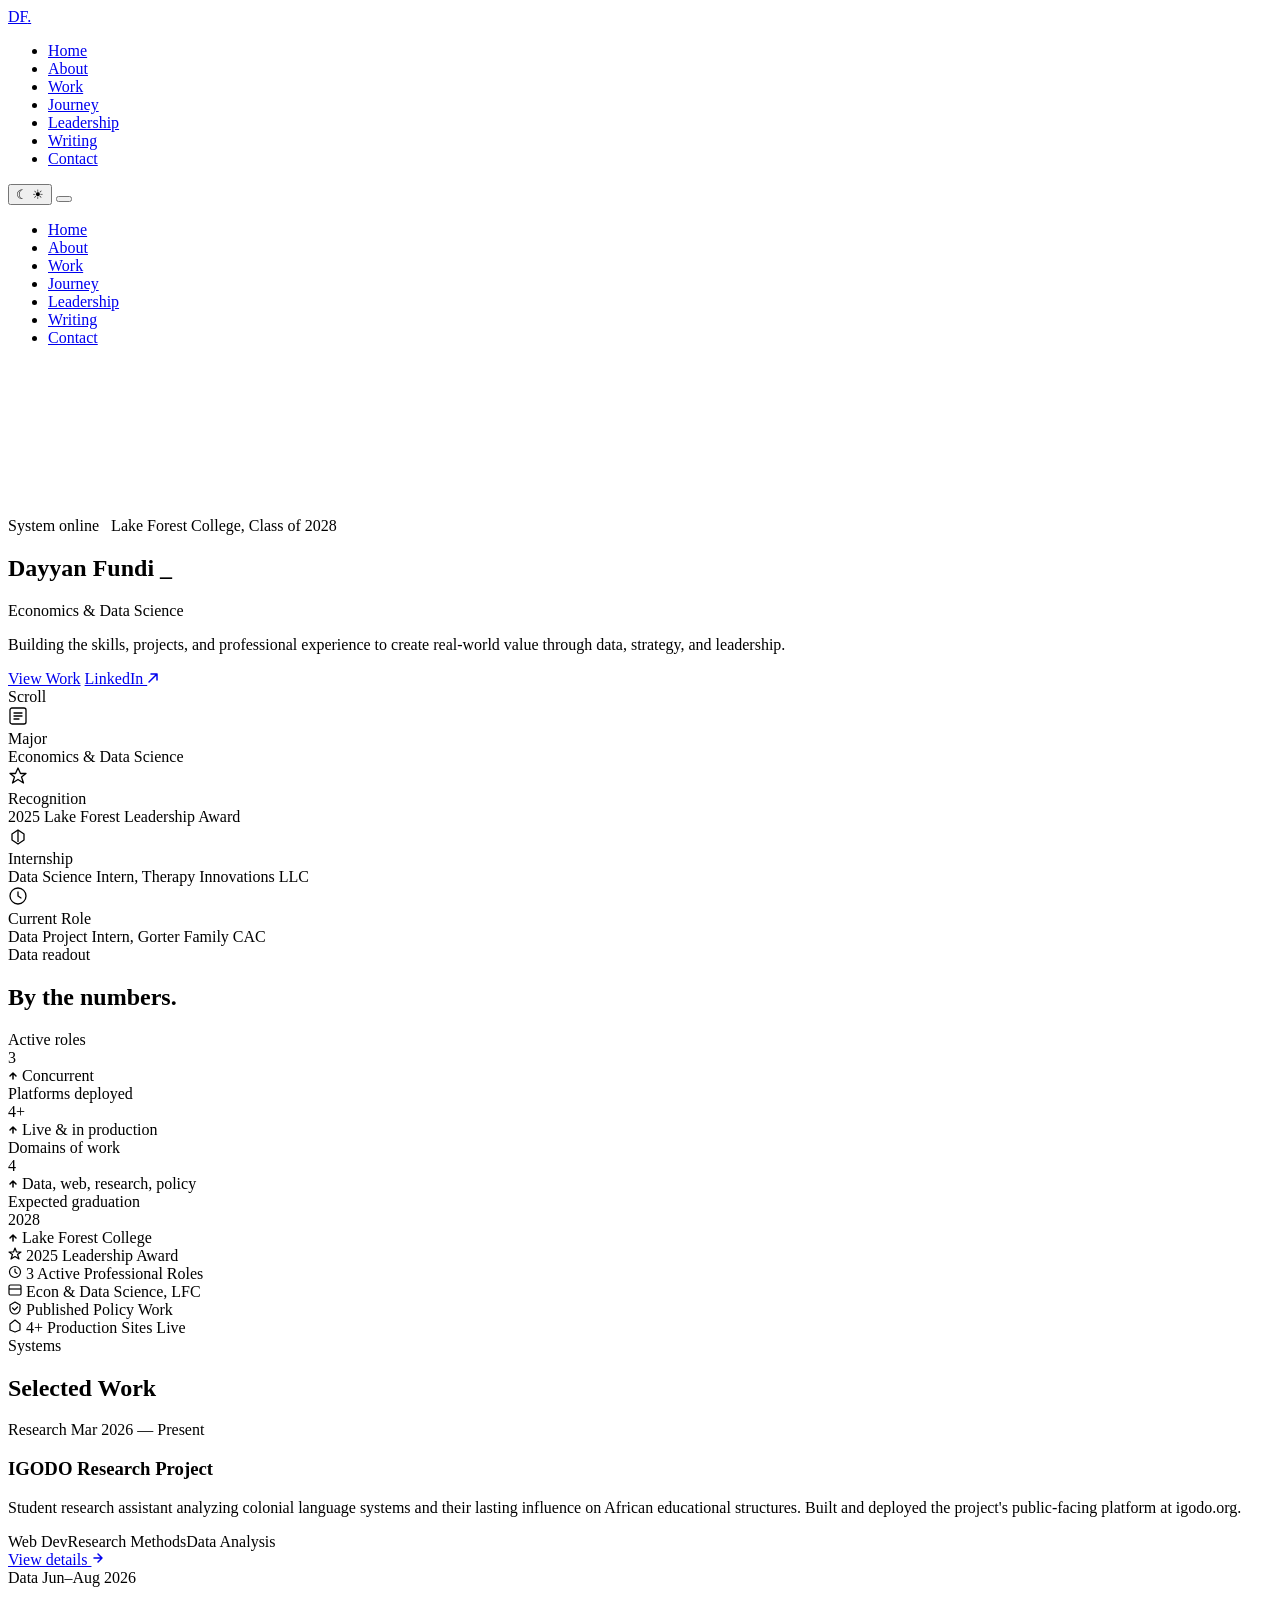
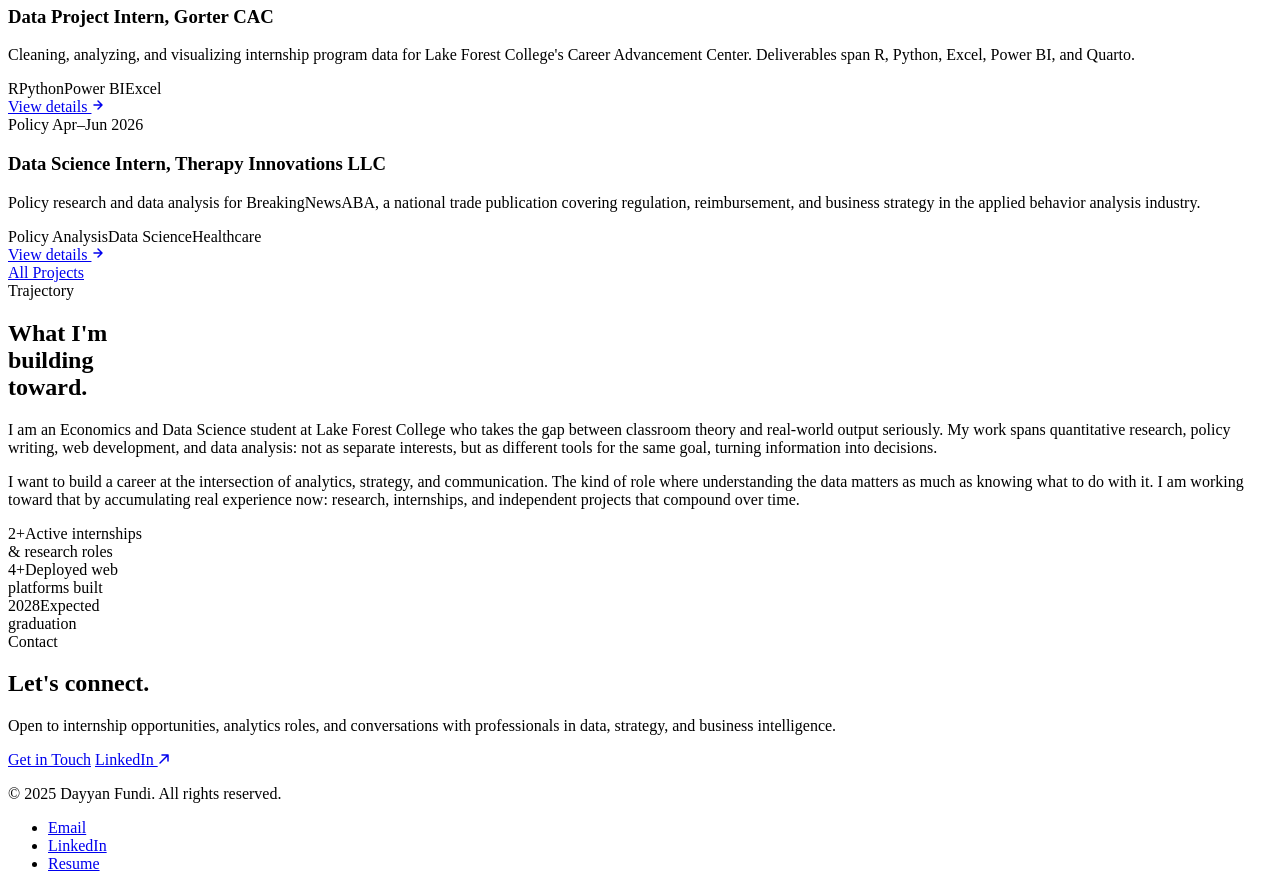
==== commit d574b534: "Add files via upload" ====
--- a/index.html
+++ b/index.html
@@ -7,10 +7,15 @@
   <meta name="description" content="Economics and Data Science student at Lake Forest College. Building the skills, projects, and professional experience to create value through data, strategy, and leadership.">
   <link rel="stylesheet" href="assets/css/global.css">
   <link rel="stylesheet" href="assets/css/home.css">
+  <script>
+    (function(){
+      var t = localStorage.getItem('df-theme');
+      if (!t) t = window.matchMedia('(prefers-color-scheme: light)').matches ? 'light' : 'dark';
+      document.documentElement.setAttribute('data-theme', t);
+    })();
+  </script>
 </head>
 <body>
-
-  <!-- ─── NAVIGATION ──────────────────────────────────────────────────────── -->
   <header class="nav" role="banner">
     <div class="container">
       <div class="nav__inner">
@@ -26,14 +31,19 @@
             <li><a href="contact.html">Contact</a></li>
           </ul>
         </nav>
-        <button class="nav__toggle" aria-label="Toggle navigation" aria-expanded="false">
-          <span></span><span></span><span></span>
-        </button>
+        <div class="nav__controls">
+          <button class="theme-toggle" id="theme-toggle" aria-label="Switch to light mode">
+            <span class="theme-toggle__icon theme-toggle__icon--dark" aria-hidden="true">☾</span>
+            <span class="theme-toggle__icon theme-toggle__icon--light" aria-hidden="true">☀</span>
+          </button>
+          <button class="nav__toggle" aria-label="Toggle navigation" aria-expanded="false">
+            <span></span><span></span><span></span>
+          </button>
+        </div>
       </div>
     </div>
   </header>
 
-  <!-- Mobile menu -->
   <div class="nav__mobile" role="dialog" aria-label="Mobile navigation">
     <ul>
       <li><a href="index.html">Home</a></li>
@@ -47,288 +57,235 @@
   </div>
 
   <main>
-
-    <!-- ─── HERO ─────────────────────────────────────────────────────────── -->
-    <section class="hero" aria-label="Introduction">
+    <!-- HERO -->
+    <section class="hero hud-scan" aria-label="Introduction">
       <canvas id="starfield" class="hero__canvas" aria-hidden="true"></canvas>
-
+      <div class="hero__hud-grid" aria-hidden="true"></div>
       <div class="container hero__container">
         <div class="hero__content">
-
           <div class="hero__eyebrow reveal">
-            <span class="hero__status-dot" aria-hidden="true"></span>
-            Lake Forest College, Class of 2028
-          </div>
-
+            <span class="hud-readout">System online</span>
+            &nbsp;&nbsp;Lake Forest College, Class of 2028
+          </div>
           <h1 class="hero__headline reveal reveal-delay-1">
             <span class="hero__line">Dayyan</span>
             <span class="hero__line hero__line--accent">Fundi</span>
             <span class="hero__cursor" aria-hidden="true">_</span>
           </h1>
-
-          <p class="hero__role reveal reveal-delay-2">
-            Economics &amp; Data Science
-          </p>
-
+          <p class="hero__role reveal reveal-delay-2">Economics &amp; Data Science</p>
           <p class="hero__subhead reveal reveal-delay-2">
             Building the skills, projects, and professional experience
             to create real-world value through data, strategy, and leadership.
           </p>
-
           <div class="hero__ctas reveal reveal-delay-3">
             <a href="work.html" class="btn btn-primary">View Work</a>
             <a href="https://www.linkedin.com/in/dayyan-fundi-93078b273/" target="_blank" rel="noopener" class="btn btn-outline">
               LinkedIn
-              <svg width="12" height="12" viewBox="0 0 12 12" fill="none" aria-hidden="true">
-                <path d="M2 10L10 2M10 2H4M10 2V8" stroke="currentColor" stroke-width="1.5" stroke-linecap="round" stroke-linejoin="round"/>
-              </svg>
+              <svg width="12" height="12" viewBox="0 0 12 12" fill="none" aria-hidden="true"><path d="M2 10L10 2M10 2H4M10 2V8" stroke="currentColor" stroke-width="1.5" stroke-linecap="round" stroke-linejoin="round"/></svg>
             </a>
           </div>
-
-        </div>
-
+        </div>
         <div class="hero__scroll-hint reveal reveal-delay-3" aria-hidden="true">
           <span>Scroll</span>
           <div class="hero__scroll-line"></div>
         </div>
       </div>
-
-      <!-- Red scan-line overlay decoration -->
       <div class="hero__scan" aria-hidden="true"></div>
     </section>
 
-    <!-- ─── PROOF STRIP ───────────────────────────────────────────────────── -->
+    <!-- PROOF STRIP -->
     <section class="proof section-sm" aria-label="Key highlights">
       <div class="container">
         <div class="proof__grid">
-
           <div class="proof__item reveal">
             <span class="proof__icon" aria-hidden="true">
-              <svg width="20" height="20" viewBox="0 0 20 20" fill="none">
-                <rect x="2" y="2" width="16" height="16" rx="2" stroke="currentColor" stroke-width="1.3"/>
-                <path d="M6 10h8M6 7h8M6 13h5" stroke="currentColor" stroke-width="1.3" stroke-linecap="round"/>
-              </svg>
+              <svg width="20" height="20" viewBox="0 0 20 20" fill="none"><rect x="2" y="2" width="16" height="16" rx="2" stroke="currentColor" stroke-width="1.3"/><path d="M6 10h8M6 7h8M6 13h5" stroke="currentColor" stroke-width="1.3" stroke-linecap="round"/></svg>
             </span>
             <div>
               <div class="proof__label">Major</div>
               <div class="proof__value">Economics &amp; Data Science</div>
             </div>
           </div>
-
           <div class="proof__divider" aria-hidden="true"></div>
-
           <div class="proof__item reveal reveal-delay-1">
             <span class="proof__icon" aria-hidden="true">
-              <svg width="20" height="20" viewBox="0 0 20 20" fill="none">
-                <path d="M10 2L12.5 7.5H18L13.5 11L15.5 17L10 13.5L4.5 17L6.5 11L2 7.5H7.5L10 2Z" stroke="currentColor" stroke-width="1.3" stroke-linejoin="round"/>
-              </svg>
+              <svg width="20" height="20" viewBox="0 0 20 20" fill="none"><path d="M10 2L12.5 7.5H18L13.5 11L15.5 17L10 13.5L4.5 17L6.5 11L2 7.5H7.5L10 2Z" stroke="currentColor" stroke-width="1.3" stroke-linejoin="round"/></svg>
             </span>
             <div>
               <div class="proof__label">Recognition</div>
               <div class="proof__value">2025 Lake Forest Leadership Award</div>
             </div>
           </div>
-
           <div class="proof__divider" aria-hidden="true"></div>
-
           <div class="proof__item reveal reveal-delay-2">
             <span class="proof__icon" aria-hidden="true">
-              <svg width="20" height="20" viewBox="0 0 20 20" fill="none">
-                <path d="M4 14V8l6-4 6 4v6l-6 4-6-4Z" stroke="currentColor" stroke-width="1.3" stroke-linejoin="round"/>
-                <path d="M10 4v12" stroke="currentColor" stroke-width="1.3"/>
-              </svg>
+              <svg width="20" height="20" viewBox="0 0 20 20" fill="none"><path d="M4 14V8l6-4 6 4v6l-6 4-6-4Z" stroke="currentColor" stroke-width="1.3" stroke-linejoin="round"/><path d="M10 4v12" stroke="currentColor" stroke-width="1.3"/></svg>
             </span>
             <div>
               <div class="proof__label">Internship</div>
               <div class="proof__value">Data Science Intern, Therapy Innovations LLC</div>
             </div>
           </div>
-
           <div class="proof__divider" aria-hidden="true"></div>
-
           <div class="proof__item reveal reveal-delay-3">
             <span class="proof__icon" aria-hidden="true">
-              <svg width="20" height="20" viewBox="0 0 20 20" fill="none">
-                <circle cx="10" cy="10" r="8" stroke="currentColor" stroke-width="1.3"/>
-                <path d="M10 6v4l3 2" stroke="currentColor" stroke-width="1.3" stroke-linecap="round"/>
-              </svg>
+              <svg width="20" height="20" viewBox="0 0 20 20" fill="none"><circle cx="10" cy="10" r="8" stroke="currentColor" stroke-width="1.3"/><path d="M10 6v4l3 2" stroke="currentColor" stroke-width="1.3" stroke-linecap="round"/></svg>
             </span>
             <div>
               <div class="proof__label">Current Role</div>
-              <div class="proof__value">Data Project Intern, Gorter Family Career Advancement Center</div>
-            </div>
-          </div>
-
+              <div class="proof__value">Data Project Intern, Gorter Family CAC</div>
+            </div>
+          </div>
         </div>
       </div>
     </section>
 
     <div class="divider"></div>
 
-    <!-- ─── FEATURED WORK ─────────────────────────────────────────────────── -->
+    <!-- METRICS DASHBOARD -->
+    <section class="section hud-grid metrics-section" aria-labelledby="metrics-heading">
+      <div class="container">
+        <div class="section__header reveal">
+          <div class="section__eyebrow">Data readout</div>
+          <h2 class="section__title" id="metrics-heading">By the numbers.</h2>
+        </div>
+        <div class="metrics-row reveal" role="list">
+          <div class="metric-cell hud-shimmer" role="listitem" data-hud>
+            <div class="metric-cell__label">Active roles</div>
+            <div class="metric-cell__value">3</div>
+            <div class="metric-cell__delta"><svg width="10" height="10" viewBox="0 0 10 10" fill="none" aria-hidden="true"><path d="M5 8V2M2 5l3-3 3 3" stroke="currentColor" stroke-width="1.5" stroke-linecap="round" stroke-linejoin="round"/></svg> Concurrent</div>
+            <div class="metric-cell__bar"><div class="metric-cell__bar-fill" style="width:100%"></div></div>
+          </div>
+          <div class="metric-cell hud-shimmer" role="listitem" data-hud>
+            <div class="metric-cell__label">Platforms deployed</div>
+            <div class="metric-cell__value">4+</div>
+            <div class="metric-cell__delta"><svg width="10" height="10" viewBox="0 0 10 10" fill="none" aria-hidden="true"><path d="M5 8V2M2 5l3-3 3 3" stroke="currentColor" stroke-width="1.5" stroke-linecap="round" stroke-linejoin="round"/></svg> Live &amp; in production</div>
+            <div class="metric-cell__bar"><div class="metric-cell__bar-fill" style="width:80%"></div></div>
+          </div>
+          <div class="metric-cell hud-shimmer" role="listitem" data-hud>
+            <div class="metric-cell__label">Domains of work</div>
+            <div class="metric-cell__value">4</div>
+            <div class="metric-cell__delta"><svg width="10" height="10" viewBox="0 0 10 10" fill="none" aria-hidden="true"><path d="M5 8V2M2 5l3-3 3 3" stroke="currentColor" stroke-width="1.5" stroke-linecap="round" stroke-linejoin="round"/></svg> Data, web, research, policy</div>
+            <div class="metric-cell__bar"><div class="metric-cell__bar-fill" style="width:80%"></div></div>
+          </div>
+          <div class="metric-cell hud-shimmer" role="listitem" data-hud>
+            <div class="metric-cell__label">Expected graduation</div>
+            <div class="metric-cell__value">2028</div>
+            <div class="metric-cell__delta"><svg width="10" height="10" viewBox="0 0 10 10" fill="none" aria-hidden="true"><path d="M5 8V2M2 5l3-3 3 3" stroke="currentColor" stroke-width="1.5" stroke-linecap="round" stroke-linejoin="round"/></svg> Lake Forest College</div>
+            <div class="metric-cell__bar"><div class="metric-cell__bar-fill" style="width:60%"></div></div>
+          </div>
+        </div>
+        <div class="trust-strip reveal" role="list">
+          <div class="trust-badge" role="listitem">
+            <span class="trust-badge__icon" aria-hidden="true"><svg width="14" height="14" viewBox="0 0 14 14" fill="none"><path d="M7 1l1.5 4H13l-3.5 2.5 1.5 4.5L7 9.5 3 12l1.5-4.5L1 5h4.5L7 1z" stroke="currentColor" stroke-width="1.2" stroke-linejoin="round"/></svg></span>
+            2025 Leadership Award
+          </div>
+          <div class="trust-badge" role="listitem">
+            <span class="trust-badge__icon" aria-hidden="true"><svg width="14" height="14" viewBox="0 0 14 14" fill="none"><circle cx="7" cy="7" r="5.5" stroke="currentColor" stroke-width="1.2"/><path d="M7 4v3l2 1.5" stroke="currentColor" stroke-width="1.2" stroke-linecap="round"/></svg></span>
+            3 Active Professional Roles
+          </div>
+          <div class="trust-badge" role="listitem">
+            <span class="trust-badge__icon" aria-hidden="true"><svg width="14" height="14" viewBox="0 0 14 14" fill="none"><rect x="1" y="2" width="12" height="10" rx="1.5" stroke="currentColor" stroke-width="1.2"/><path d="M1 6h12" stroke="currentColor" stroke-width="1.2"/></svg></span>
+            Econ &amp; Data Science, LFC
+          </div>
+          <div class="trust-badge" role="listitem">
+            <span class="trust-badge__icon" aria-hidden="true"><svg width="14" height="14" viewBox="0 0 14 14" fill="none"><path d="M7 1L2 4v4c0 3 2.5 5 5 5s5-2 5-5V4L7 1z" stroke="currentColor" stroke-width="1.2" stroke-linejoin="round"/><path d="M4.5 7l2 2 3-3" stroke="currentColor" stroke-width="1.2" stroke-linecap="round" stroke-linejoin="round"/></svg></span>
+            Published Policy Work
+          </div>
+          <div class="trust-badge" role="listitem">
+            <span class="trust-badge__icon" aria-hidden="true"><svg width="14" height="14" viewBox="0 0 14 14" fill="none"><path d="M2 11V5l5-4 5 4v6l-5 2-5-2z" stroke="currentColor" stroke-width="1.2" stroke-linejoin="round"/></svg></span>
+            4+ Production Sites Live
+          </div>
+        </div>
+      </div>
+    </section>
+
+    <div class="divider"></div>
+
+    <!-- FEATURED WORK -->
     <section class="section featured" aria-labelledby="work-heading">
       <div class="container">
         <div class="section__header reveal">
           <div class="section__eyebrow">Systems</div>
           <h2 class="section__title" id="work-heading">Selected Work</h2>
         </div>
-
         <div class="featured__grid">
-
-          <!-- Card 1 : Featured, large -->
-          <article class="card card--featured featured__card featured__card--main reveal">
+          <article class="card card--featured featured__card featured__card--main reveal" data-hud>
             <div class="featured__card-meta">
               <span class="featured__tag">Research</span>
-              <span class="featured__year">2024–25</span>
+              <span class="featured__year">Mar 2026 — Present</span>
             </div>
             <h3 class="featured__card-title">IGODO Research Project</h3>
-            <p class="featured__card-desc">
-              Student research assistant analyzing colonial language systems and
-              their lasting influence on African educational structures. Built
-              and deployed the project's public-facing web platform.
-            </p>
-            <div class="featured__card-tools">
-              <span>Web Dev</span><span>Research Methods</span><span>Data Analysis</span>
-            </div>
-            <a href="work.html" class="featured__card-link">
-              View details
-              <svg width="14" height="14" viewBox="0 0 14 14" fill="none" aria-hidden="true">
-                <path d="M3 7h8M7 3l4 4-4 4" stroke="currentColor" stroke-width="1.5" stroke-linecap="round" stroke-linejoin="round"/>
-              </svg>
-            </a>
+            <p class="featured__card-desc">Student research assistant analyzing colonial language systems and their lasting influence on African educational structures. Built and deployed the project's public-facing platform at igodo.org.</p>
+            <div class="featured__card-tools"><span>Web Dev</span><span>Research Methods</span><span>Data Analysis</span></div>
+            <a href="work.html" class="featured__card-link">View details <svg width="14" height="14" viewBox="0 0 14 14" fill="none" aria-hidden="true"><path d="M3 7h8M7 3l4 4-4 4" stroke="currentColor" stroke-width="1.5" stroke-linecap="round" stroke-linejoin="round"/></svg></a>
           </article>
-
-          <!-- Card 2 -->
-          <article class="card featured__card featured__card--sm reveal reveal-delay-1">
+          <article class="card featured__card featured__card--sm reveal reveal-delay-1" data-hud>
             <div class="featured__card-meta">
               <span class="featured__tag">Data</span>
-              <span class="featured__year">2025</span>
+              <span class="featured__year">Jun–Aug 2026</span>
             </div>
             <h3 class="featured__card-title">Data Project Intern, Gorter CAC</h3>
-            <p class="featured__card-desc">
-              Cleaning, analyzing, and visualizing internship program data for
-              Lake Forest College's Career Advancement Center. Deliverables span
-              R, Python, Excel, and Quarto, running through August 2026.
-            </p>
-            <div class="featured__card-tools">
-              <span>R</span><span>Python</span><span>Excel</span><span>Quarto</span>
-            </div>
-            <a href="work.html" class="featured__card-link">
-              View details
-              <svg width="14" height="14" viewBox="0 0 14 14" fill="none" aria-hidden="true">
-                <path d="M3 7h8M7 3l4 4-4 4" stroke="currentColor" stroke-width="1.5" stroke-linecap="round" stroke-linejoin="round"/>
-              </svg>
-            </a>
+            <p class="featured__card-desc">Cleaning, analyzing, and visualizing internship program data for Lake Forest College's Career Advancement Center. Deliverables span R, Python, Excel, Power BI, and Quarto.</p>
+            <div class="featured__card-tools"><span>R</span><span>Python</span><span>Power BI</span><span>Excel</span></div>
+            <a href="work.html" class="featured__card-link">View details <svg width="14" height="14" viewBox="0 0 14 14" fill="none" aria-hidden="true"><path d="M3 7h8M7 3l4 4-4 4" stroke="currentColor" stroke-width="1.5" stroke-linecap="round" stroke-linejoin="round"/></svg></a>
           </article>
-
-          <!-- Card 3 -->
-          <article class="card featured__card featured__card--sm reveal reveal-delay-2">
+          <article class="card featured__card featured__card--sm reveal reveal-delay-2" data-hud>
             <div class="featured__card-meta">
               <span class="featured__tag">Policy</span>
-              <span class="featured__year">2025</span>
+              <span class="featured__year">Apr–Jun 2026</span>
             </div>
             <h3 class="featured__card-title">Data Science Intern, Therapy Innovations LLC</h3>
-            <p class="featured__card-desc">
-              Policy research and data analysis for BreakingNewsABA, a national
-              trade publication covering regulation, reimbursement, and business
-              strategy in the applied behavior analysis industry.
-            </p>
-            <div class="featured__card-tools">
-              <span>Policy Analysis</span><span>Data Science</span><span>Healthcare</span>
-            </div>
-            <a href="work.html" class="featured__card-link">
-              View details
-              <svg width="14" height="14" viewBox="0 0 14 14" fill="none" aria-hidden="true">
-                <path d="M3 7h8M7 3l4 4-4 4" stroke="currentColor" stroke-width="1.5" stroke-linecap="round" stroke-linejoin="round"/>
-              </svg>
-            </a>
+            <p class="featured__card-desc">Policy research and data analysis for BreakingNewsABA, a national trade publication covering regulation, reimbursement, and business strategy in the applied behavior analysis industry.</p>
+            <div class="featured__card-tools"><span>Policy Analysis</span><span>Data Science</span><span>Healthcare</span></div>
+            <a href="work.html" class="featured__card-link">View details <svg width="14" height="14" viewBox="0 0 14 14" fill="none" aria-hidden="true"><path d="M3 7h8M7 3l4 4-4 4" stroke="currentColor" stroke-width="1.5" stroke-linecap="round" stroke-linejoin="round"/></svg></a>
           </article>
-
-        </div>
-
-        <div class="featured__footer reveal">
-          <a href="work.html" class="btn btn-outline">All Projects</a>
-        </div>
+        </div>
+        <div class="featured__footer reveal"><a href="work.html" class="btn btn-outline">All Projects</a></div>
       </div>
     </section>
 
     <div class="divider"></div>
 
-    <!-- ─── NARRATIVE BLOCK ───────────────────────────────────────────────── -->
-    <section class="section narrative" aria-labelledby="narrative-heading">
+    <!-- NARRATIVE -->
+    <section class="section narrative hud-grid" aria-labelledby="narrative-heading">
       <div class="container">
         <div class="narrative__grid">
-
           <div class="narrative__left reveal">
             <div class="section__eyebrow">Trajectory</div>
             <h2 class="section__title" id="narrative-heading">What I'm<br>building<br>toward.</h2>
           </div>
-
           <div class="narrative__right">
-            <p class="narrative__body reveal">
-              I am an Economics and Data Science student at Lake Forest College who
-              takes the gap between classroom theory and real-world output seriously.
-              My work spans quantitative research, policy writing, web development,
-              and data analysis: not as separate interests, but as different tools
-              for the same goal, turning information into decisions.
-            </p>
-
-            <p class="narrative__body reveal reveal-delay-1">
-              I want to build a career at the intersection of analytics, strategy,
-              and communication. The kind of role where understanding the data
-              matters as much as knowing what to do with it. I am working toward
-              that by accumulating real experience now: research, internships,
-              and independent projects that compound over time.
-            </p>
-
+            <p class="narrative__body reveal">I am an Economics and Data Science student at Lake Forest College who takes the gap between classroom theory and real-world output seriously. My work spans quantitative research, policy writing, web development, and data analysis: not as separate interests, but as different tools for the same goal, turning information into decisions.</p>
+            <p class="narrative__body reveal reveal-delay-1">I want to build a career at the intersection of analytics, strategy, and communication. The kind of role where understanding the data matters as much as knowing what to do with it. I am working toward that by accumulating real experience now: research, internships, and independent projects that compound over time.</p>
             <div class="narrative__stats reveal reveal-delay-2">
-              <div class="narrative__stat">
-                <span class="narrative__stat-n">2+</span>
-                <span class="narrative__stat-l">Active internships<br>&amp; research roles</span>
-              </div>
-              <div class="narrative__stat">
-                <span class="narrative__stat-n">3</span>
-                <span class="narrative__stat-l">Deployed web<br>platforms built</span>
-              </div>
-              <div class="narrative__stat">
-                <span class="narrative__stat-n">2028</span>
-                <span class="narrative__stat-l">Expected<br>graduation</span>
-              </div>
-            </div>
-          </div>
-
+              <div class="narrative__stat"><span class="narrative__stat-n">2+</span><span class="narrative__stat-l">Active internships<br>&amp; research roles</span></div>
+              <div class="narrative__stat"><span class="narrative__stat-n">4+</span><span class="narrative__stat-l">Deployed web<br>platforms built</span></div>
+              <div class="narrative__stat"><span class="narrative__stat-n">2028</span><span class="narrative__stat-l">Expected<br>graduation</span></div>
+            </div>
+          </div>
         </div>
       </div>
     </section>
 
     <div class="divider"></div>
 
-    <!-- ─── CLOSING CTA ────────────────────────────────────────────────────── -->
+    <!-- CTA -->
     <section class="section-sm cta" aria-label="Contact call to action">
       <div class="container">
-        <div class="cta__inner reveal">
+        <div class="cta__inner reveal hud-shimmer" data-hud>
           <div class="cta__eyebrow t-label">Contact</div>
           <h2 class="cta__heading">Let's connect.</h2>
-          <p class="cta__sub">
-            Open to internship opportunities, analytics roles, and conversations
-            with professionals in data, strategy, and business intelligence.
-          </p>
+          <p class="cta__sub">Open to internship opportunities, analytics roles, and conversations with professionals in data, strategy, and business intelligence.</p>
           <div class="cta__buttons">
             <a href="contact.html" class="btn btn-primary">Get in Touch</a>
-            <a href="https://www.linkedin.com/in/dayyan-fundi-93078b273/" target="_blank" rel="noopener" class="btn btn-outline">
-              LinkedIn
-              <svg width="12" height="12" viewBox="0 0 12 12" fill="none" aria-hidden="true">
-                <path d="M2 10L10 2M10 2H4M10 2V8" stroke="currentColor" stroke-width="1.5" stroke-linecap="round" stroke-linejoin="round"/>
-              </svg>
-            </a>
-          </div>
-        </div>
-      </div>
-    </section>
-
+            <a href="https://www.linkedin.com/in/dayyan-fundi-93078b273/" target="_blank" rel="noopener" class="btn btn-outline">LinkedIn <svg width="12" height="12" viewBox="0 0 12 12" fill="none" aria-hidden="true"><path d="M2 10L10 2M10 2H4M10 2V8" stroke="currentColor" stroke-width="1.5" stroke-linecap="round" stroke-linejoin="round"/></svg></a>
+          </div>
+        </div>
+      </div>
+    </section>
   </main>
 
-  <!-- ─── FOOTER ─────────────────────────────────────────────────────────── -->
   <footer class="footer" role="contentinfo">
     <div class="container">
       <div class="footer__inner">
